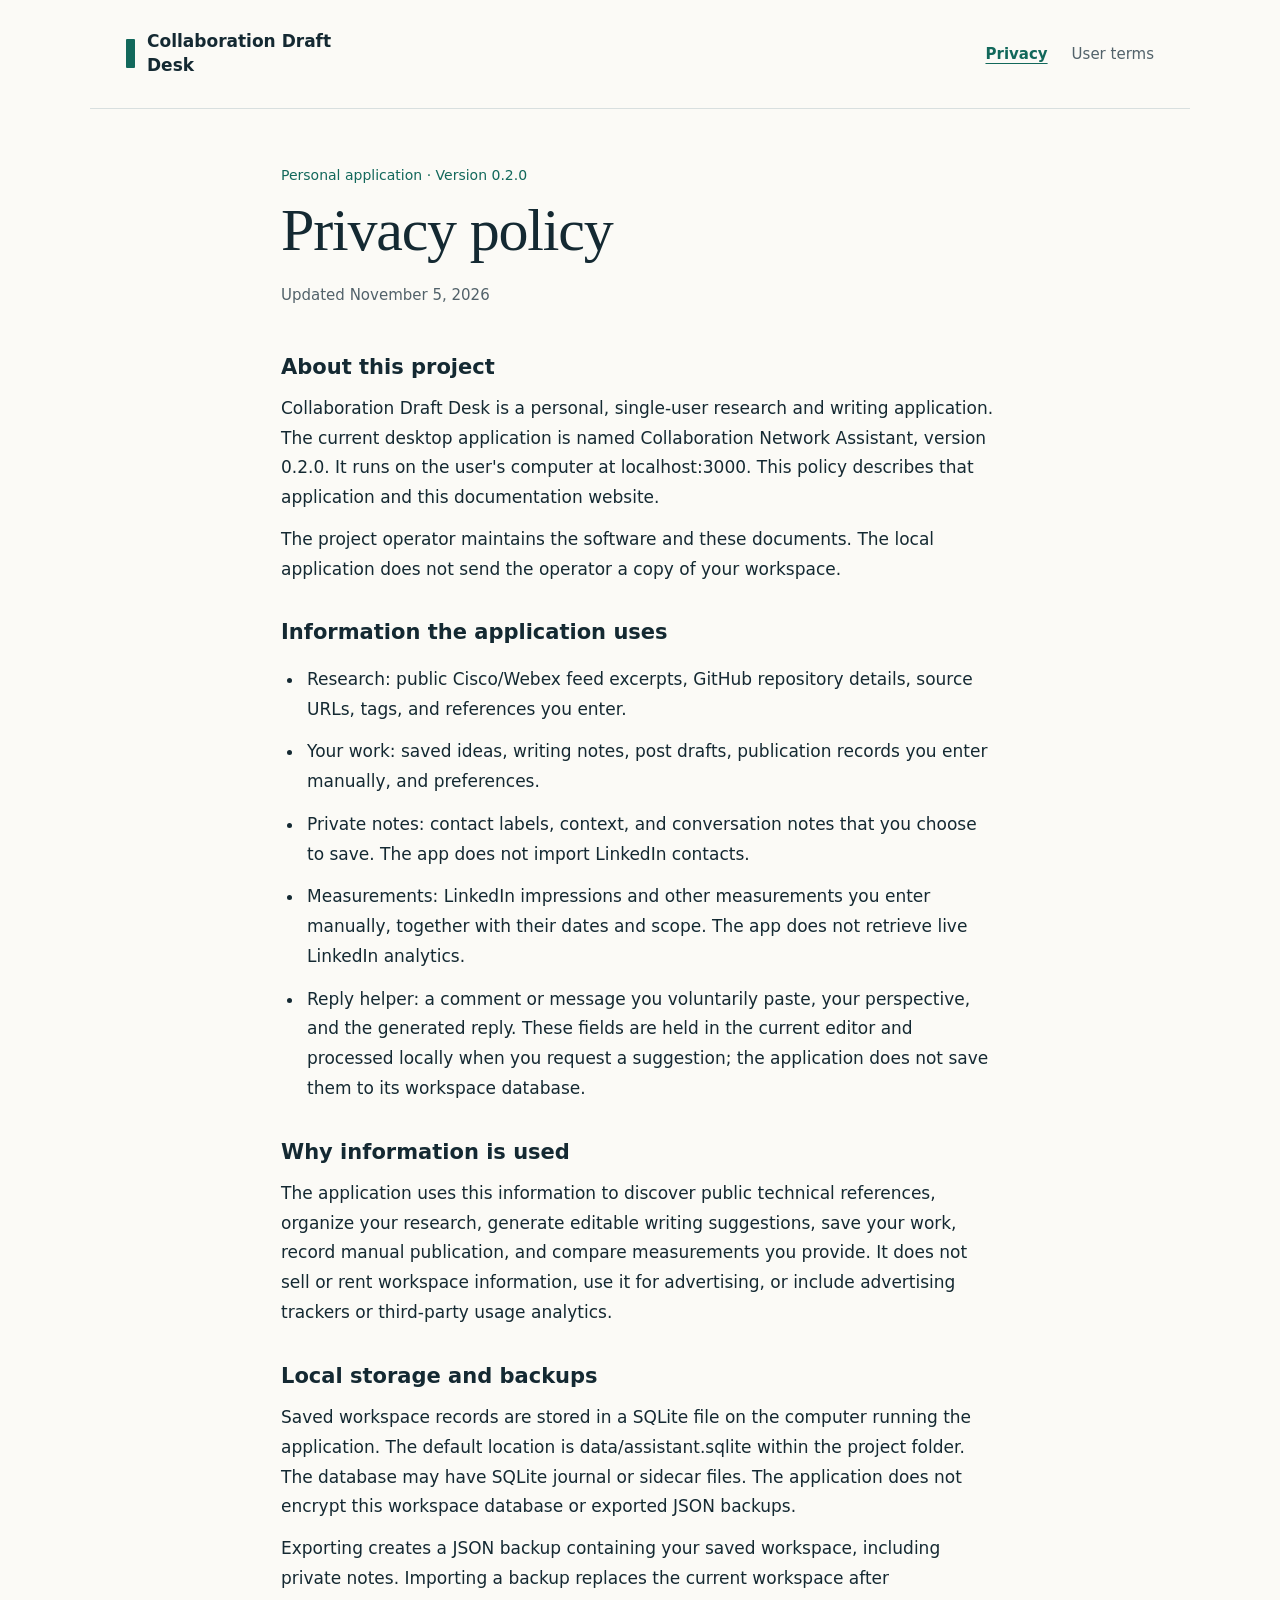
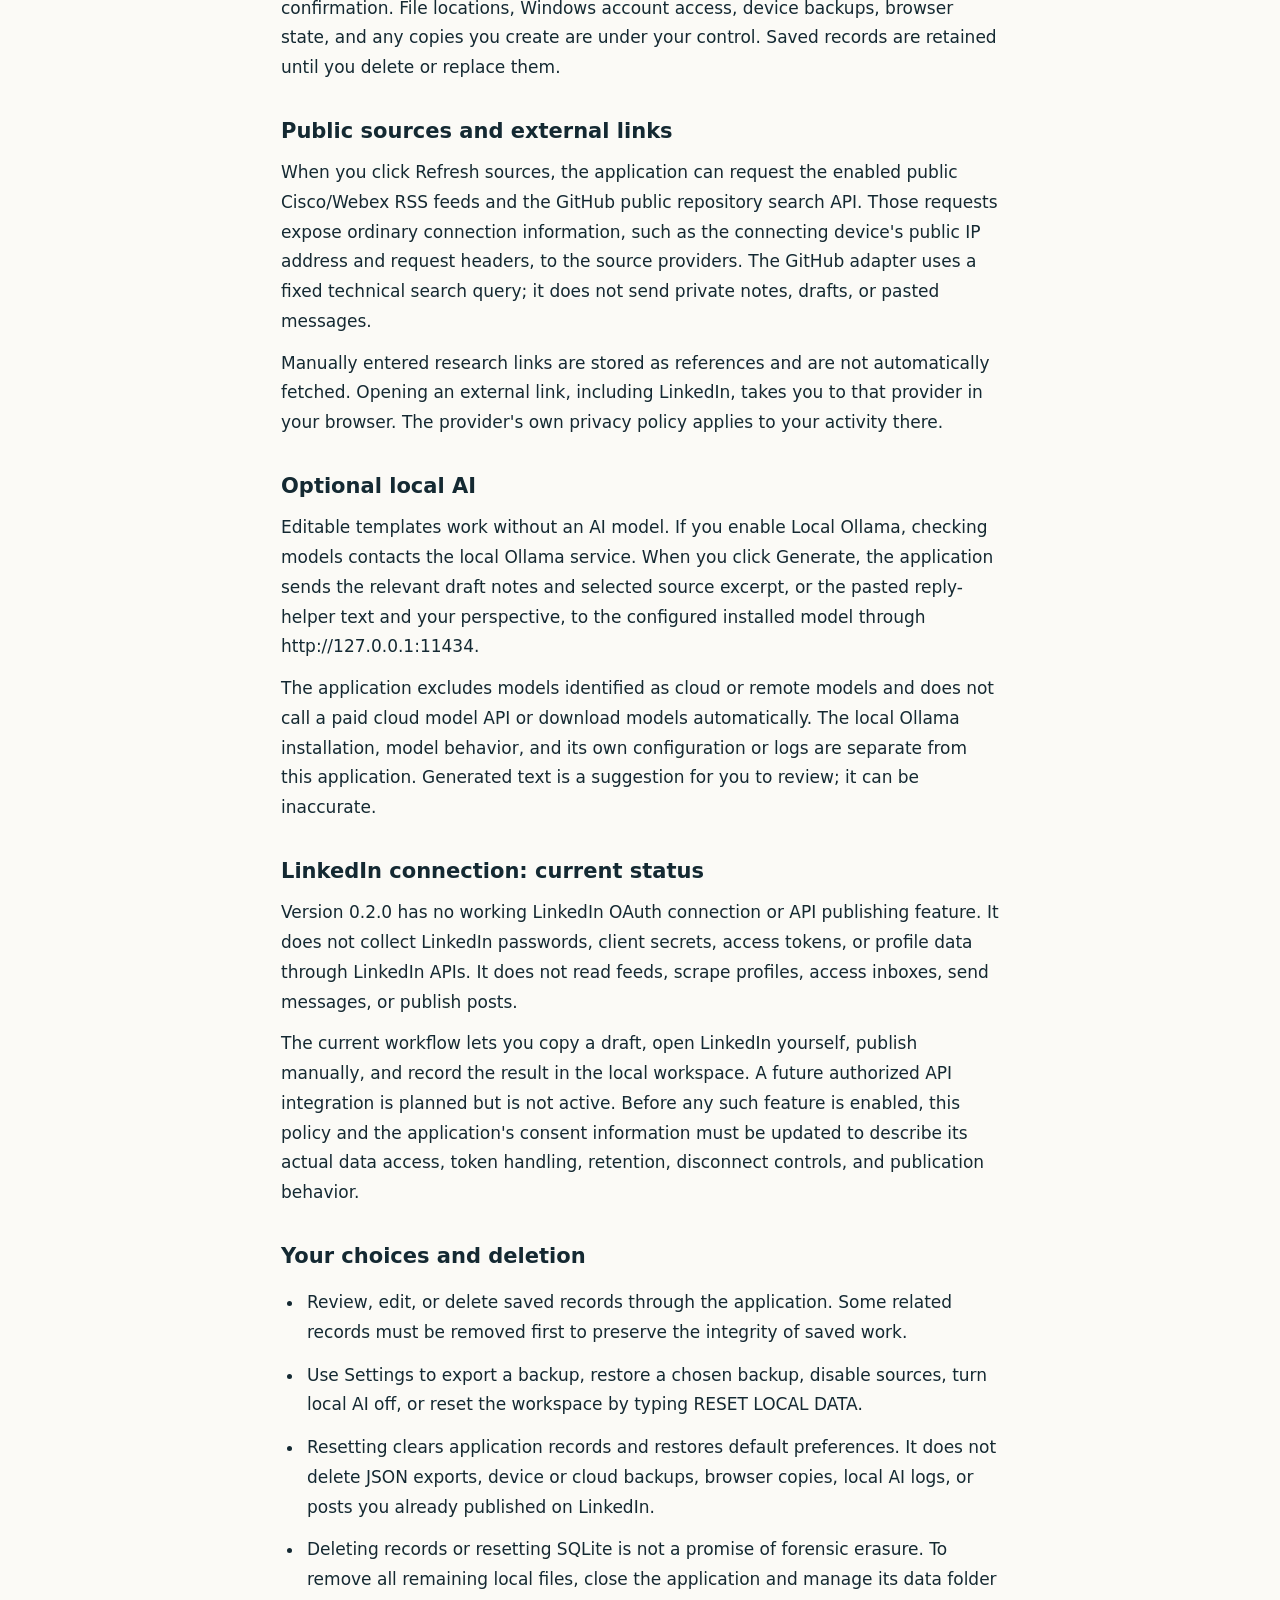
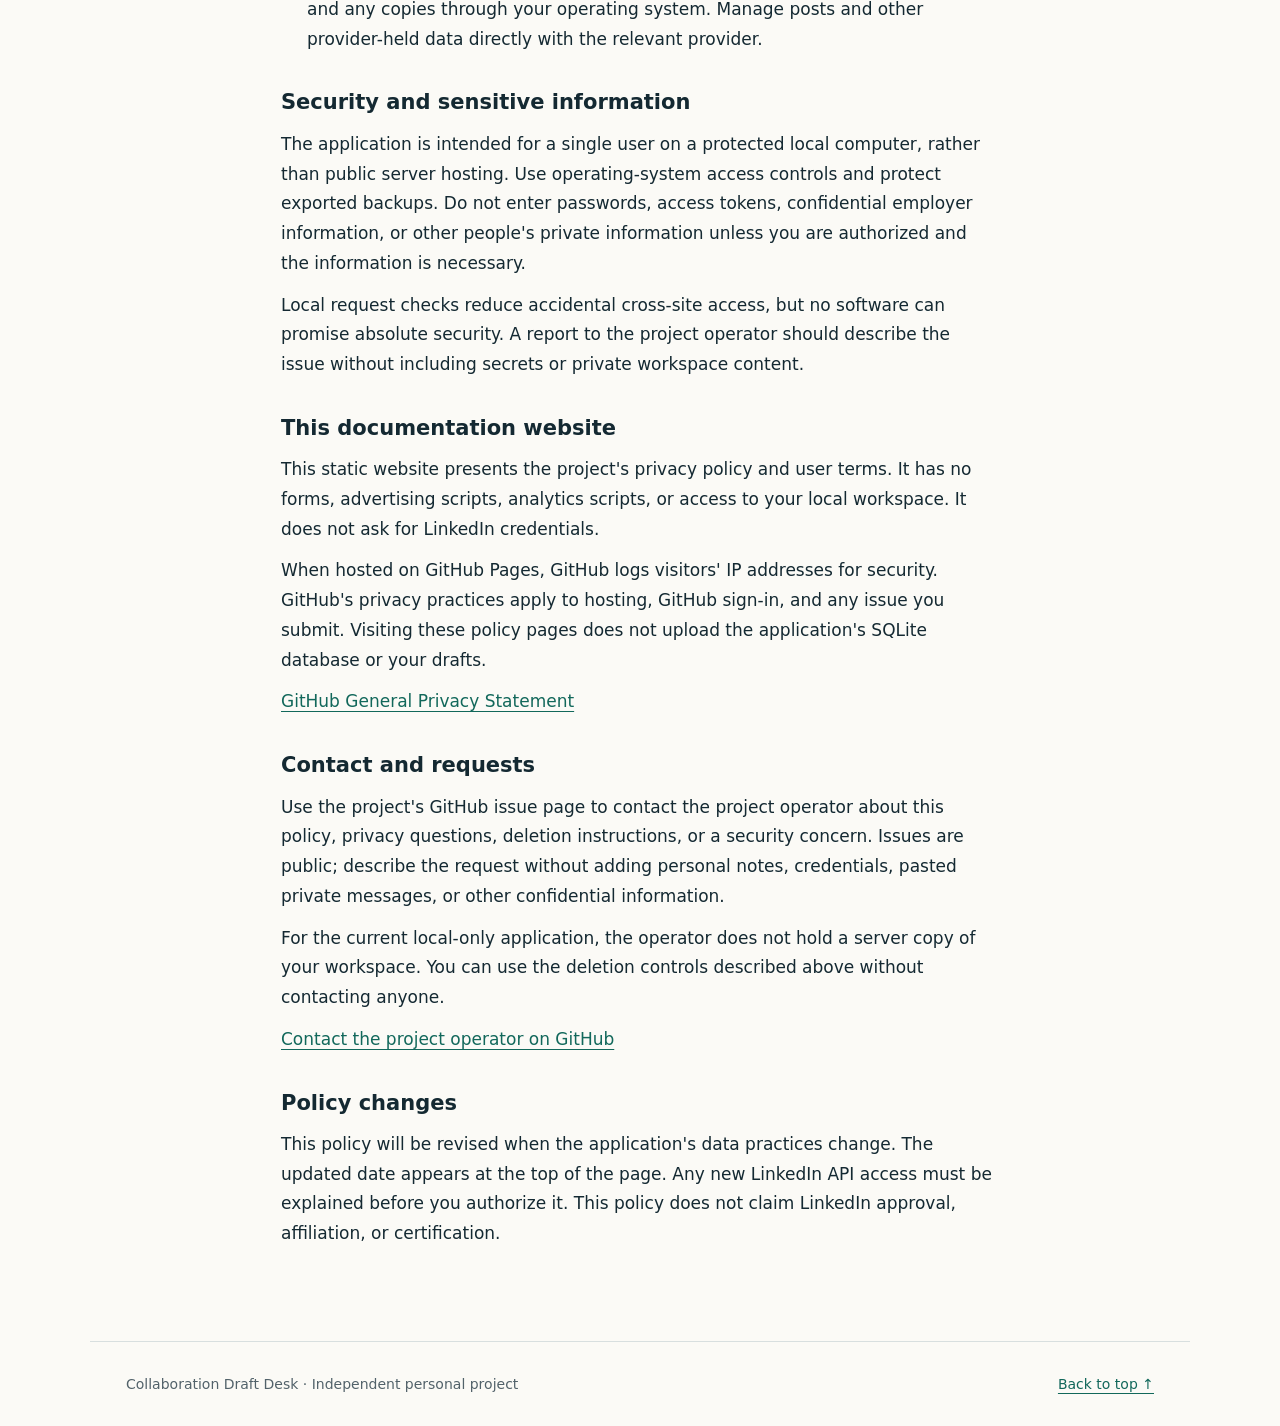
==== index.html @ 410a64f9 "Publish privacy policy and user terms" ====
<!doctype html>
<html lang="en"><head><meta charset="utf-8"><meta name="viewport" content="width=device-width,initial-scale=1"><meta name="description" content="Privacy policy for Collaboration Draft Desk, a local personal research and writing application."><meta name="robots" content="noindex,nofollow"><title>Privacy policy · Collaboration Draft Desk</title><link rel="stylesheet" href="styles.css"></head>
<body><a class="skip" href="#main">Skip to content</a>
<header><a class="brand" href="index.html"><span class="mark" aria-hidden="true"></span>Collaboration Draft Desk</a><nav aria-label="Documents"><a href="index.html" aria-current="page">Privacy</a><a href="terms.html">User terms</a></nav></header>
<main id="main"><div class="title"><p class="edition">Personal application · Version 0.2.0</p><h1>Privacy policy</h1><p class="updated">Updated <time datetime="2026-11-05">November 5, 2026</time></p></div>
<section aria-labelledby="section-1"><h2 id="section-1">About this project</h2><p>Collaboration Draft Desk is a personal, single-user research and writing application. The current desktop application is named Collaboration Network Assistant, version 0.2.0. It runs on the user&#39;s computer at localhost:3000. This policy describes that application and this documentation website.</p><p>The project operator maintains the software and these documents. The local application does not send the operator a copy of your workspace.</p></section>
<section aria-labelledby="section-2"><h2 id="section-2">Information the application uses</h2><ul><li>Research: public Cisco/Webex feed excerpts, GitHub repository details, source URLs, tags, and references you enter.</li><li>Your work: saved ideas, writing notes, post drafts, publication records you enter manually, and preferences.</li><li>Private notes: contact labels, context, and conversation notes that you choose to save. The app does not import LinkedIn contacts.</li><li>Measurements: LinkedIn impressions and other measurements you enter manually, together with their dates and scope. The app does not retrieve live LinkedIn analytics.</li><li>Reply helper: a comment or message you voluntarily paste, your perspective, and the generated reply. These fields are held in the current editor and processed locally when you request a suggestion; the application does not save them to its workspace database.</li></ul></section>
<section aria-labelledby="section-3"><h2 id="section-3">Why information is used</h2><p>The application uses this information to discover public technical references, organize your research, generate editable writing suggestions, save your work, record manual publication, and compare measurements you provide. It does not sell or rent workspace information, use it for advertising, or include advertising trackers or third-party usage analytics.</p></section>
<section aria-labelledby="section-4"><h2 id="section-4">Local storage and backups</h2><p>Saved workspace records are stored in a SQLite file on the computer running the application. The default location is data/assistant.sqlite within the project folder. The database may have SQLite journal or sidecar files. The application does not encrypt this workspace database or exported JSON backups.</p><p>Exporting creates a JSON backup containing your saved workspace, including private notes. Importing a backup replaces the current workspace after confirmation. File locations, Windows account access, device backups, browser state, and any copies you create are under your control. Saved records are retained until you delete or replace them.</p></section>
<section aria-labelledby="section-5"><h2 id="section-5">Public sources and external links</h2><p>When you click Refresh sources, the application can request the enabled public Cisco/Webex RSS feeds and the GitHub public repository search API. Those requests expose ordinary connection information, such as the connecting device&#39;s public IP address and request headers, to the source providers. The GitHub adapter uses a fixed technical search query; it does not send private notes, drafts, or pasted messages.</p><p>Manually entered research links are stored as references and are not automatically fetched. Opening an external link, including LinkedIn, takes you to that provider in your browser. The provider&#39;s own privacy policy applies to your activity there.</p></section>
<section aria-labelledby="section-6"><h2 id="section-6">Optional local AI</h2><p>Editable templates work without an AI model. If you enable Local Ollama, checking models contacts the local Ollama service. When you click Generate, the application sends the relevant draft notes and selected source excerpt, or the pasted reply-helper text and your perspective, to the configured installed model through http://127.0.0.1:11434.</p><p>The application excludes models identified as cloud or remote models and does not call a paid cloud model API or download models automatically. The local Ollama installation, model behavior, and its own configuration or logs are separate from this application. Generated text is a suggestion for you to review; it can be inaccurate.</p></section>
<section aria-labelledby="section-7"><h2 id="section-7">LinkedIn connection: current status</h2><p>Version 0.2.0 has no working LinkedIn OAuth connection or API publishing feature. It does not collect LinkedIn passwords, client secrets, access tokens, or profile data through LinkedIn APIs. It does not read feeds, scrape profiles, access inboxes, send messages, or publish posts.</p><p>The current workflow lets you copy a draft, open LinkedIn yourself, publish manually, and record the result in the local workspace. A future authorized API integration is planned but is not active. Before any such feature is enabled, this policy and the application&#39;s consent information must be updated to describe its actual data access, token handling, retention, disconnect controls, and publication behavior.</p></section>
<section aria-labelledby="section-8"><h2 id="section-8">Your choices and deletion</h2><ul><li>Review, edit, or delete saved records through the application. Some related records must be removed first to preserve the integrity of saved work.</li><li>Use Settings to export a backup, restore a chosen backup, disable sources, turn local AI off, or reset the workspace by typing RESET LOCAL DATA.</li><li>Resetting clears application records and restores default preferences. It does not delete JSON exports, device or cloud backups, browser copies, local AI logs, or posts you already published on LinkedIn.</li><li>Deleting records or resetting SQLite is not a promise of forensic erasure. To remove all remaining local files, close the application and manage its data folder and any copies through your operating system. Manage posts and other provider-held data directly with the relevant provider.</li></ul></section>
<section aria-labelledby="section-9"><h2 id="section-9">Security and sensitive information</h2><p>The application is intended for a single user on a protected local computer, rather than public server hosting. Use operating-system access controls and protect exported backups. Do not enter passwords, access tokens, confidential employer information, or other people&#39;s private information unless you are authorized and the information is necessary.</p><p>Local request checks reduce accidental cross-site access, but no software can promise absolute security. A report to the project operator should describe the issue without including secrets or private workspace content.</p></section>
<section aria-labelledby="section-10"><h2 id="section-10">This documentation website</h2><p>This static website presents the project&#39;s privacy policy and user terms. It has no forms, advertising scripts, analytics scripts, or access to your local workspace. It does not ask for LinkedIn credentials.</p><p>When hosted on GitHub Pages, GitHub logs visitors&#39; IP addresses for security. GitHub&#39;s privacy practices apply to hosting, GitHub sign-in, and any issue you submit. Visiting these policy pages does not upload the application&#39;s SQLite database or your drafts.</p><p><a href="https://docs.github.com/en/site-policy/privacy-policies/github-general-privacy-statement" rel="noreferrer">GitHub General Privacy Statement</a></p></section>
<section aria-labelledby="section-11"><h2 id="section-11">Contact and requests</h2><p>Use the project&#39;s GitHub issue page to contact the project operator about this policy, privacy questions, deletion instructions, or a security concern. Issues are public; describe the request without adding personal notes, credentials, pasted private messages, or other confidential information.</p><p>For the current local-only application, the operator does not hold a server copy of your workspace. You can use the deletion controls described above without contacting anyone.</p><p><a href="https://github.com/dev-1225/collaboration-draft-desk-policy/issues" rel="noreferrer">Contact the project operator on GitHub</a></p></section>
<section aria-labelledby="section-12"><h2 id="section-12">Policy changes</h2><p>This policy will be revised when the application&#39;s data practices change. The updated date appears at the top of the page. Any new LinkedIn API access must be explained before you authorize it. This policy does not claim LinkedIn approval, affiliation, or certification.</p></section>
</main><footer><p>Collaboration Draft Desk · Independent personal project</p><a href="#main">Back to top ↑</a></footer></body></html>
---- styles.css ----
:root{color-scheme:light;--paper:#fbfaf6;--ink:#142932;--muted:#52626a;--line:#d8dfdf;--accent:#12685b;--soft:#e9f3ef}*{box-sizing:border-box}html{scroll-padding-top:24px}body{margin:0;background:var(--paper);color:var(--ink);font-family:"Segoe UI",system-ui,sans-serif;font-size:17px;line-height:1.75}a{color:var(--accent);text-underline-offset:4px;text-decoration-thickness:1px}a:hover{text-decoration-thickness:2px}a:focus-visible{outline:3px solid var(--accent);outline-offset:5px;border-radius:2px}.skip{position:absolute;left:12px;top:-100px;background:var(--paper);padding:10px;z-index:5}.skip:focus{top:8px}.review{padding:10px 24px;background:var(--soft);border-bottom:1px solid var(--line);text-align:center;font-size:14px;color:#274c43}header,footer{max-width:1100px;margin:auto;padding:30px 36px;display:flex;align-items:center;justify-content:space-between;gap:24px}header{border-bottom:1px solid var(--line)}.brand{display:flex;align-items:center;gap:12px;text-decoration:none;color:var(--ink);font-size:17px;font-weight:650;line-height:1.4}.mark{display:block;flex:0 0 9px;height:29px;background:var(--accent);border-radius:1px}nav{display:flex;gap:24px;white-space:nowrap;font-size:15px}nav a{color:var(--muted);text-decoration:none}nav [aria-current]{color:var(--accent);text-decoration:underline;font-weight:650}main{max-width:790px;padding:54px 36px 80px;margin:auto}.title{margin-bottom:44px}.edition{font-size:14px;color:var(--accent);margin:0 0 10px}h1{font-family:Georgia,"Times New Roman",serif;font-weight:500;font-size:clamp(38px,6vw,60px);line-height:1.12;letter-spacing:-1.2px;margin:0 0 18px}.updated{color:var(--muted);font-size:15px}section{margin-top:34px}h2{font-size:21px;line-height:1.4;font-weight:650;margin:0 0 12px}p{margin:12px 0}ul{padding-left:23px}li{margin:13px 0;padding-left:3px}footer{border-top:1px solid var(--line);font-size:14px;color:var(--muted)}footer p{margin:0}.pending{color:var(--muted);font-size:14px}@media(max-width:600px){body{font-size:16px}header{align-items:flex-start;flex-direction:column;padding:24px;gap:18px}main{padding:36px 24px 50px}nav{gap:22px}footer{padding:24px;flex-direction:column;align-items:flex-start;gap:10px}.review{text-align:left;padding:12px 24px}.title{margin-bottom:32px}section{margin-top:28px}}@media(prefers-reduced-motion:reduce){html{scroll-behavior:auto}}@media print{.review,nav,.skip,footer a{display:none}body{background:white;color:black;font-size:11pt}header,main,footer{max-width:none;padding:12px 0}a{color:inherit}h2{break-after:avoid}section{break-inside:auto}}
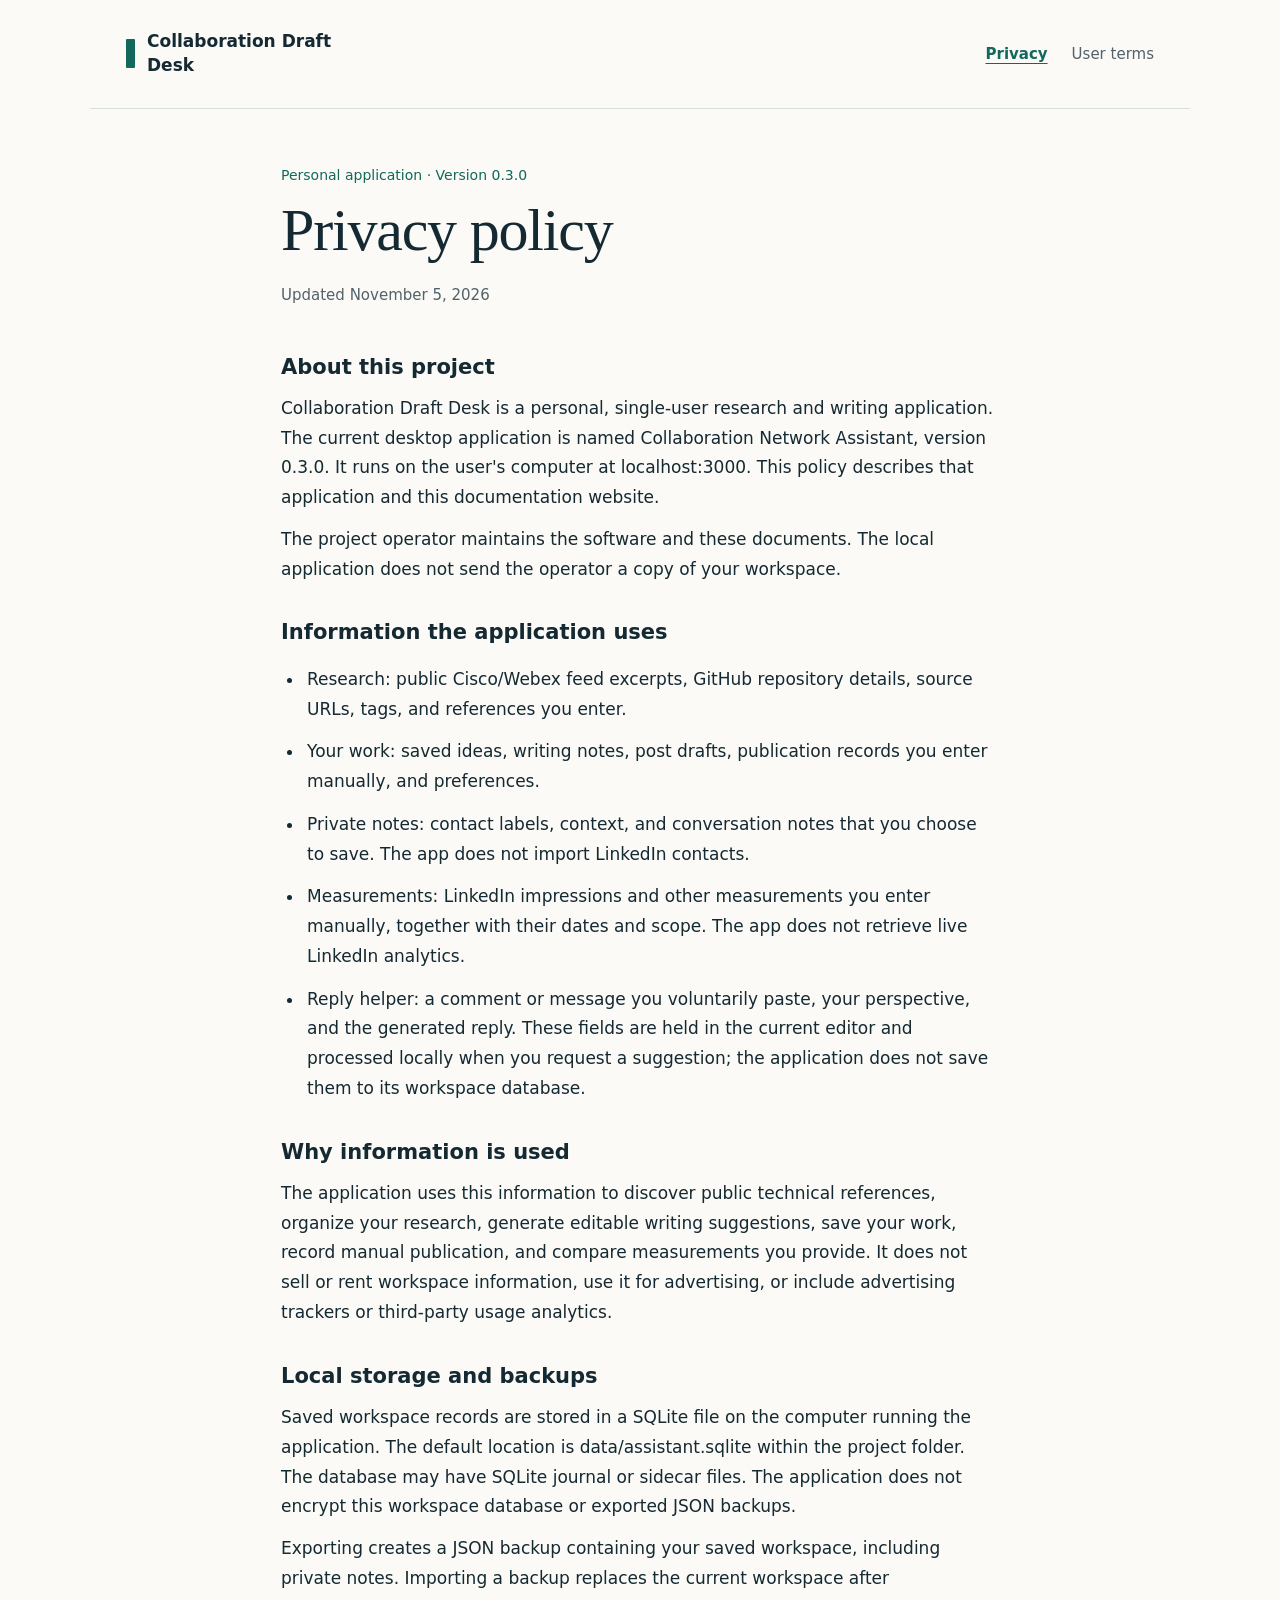
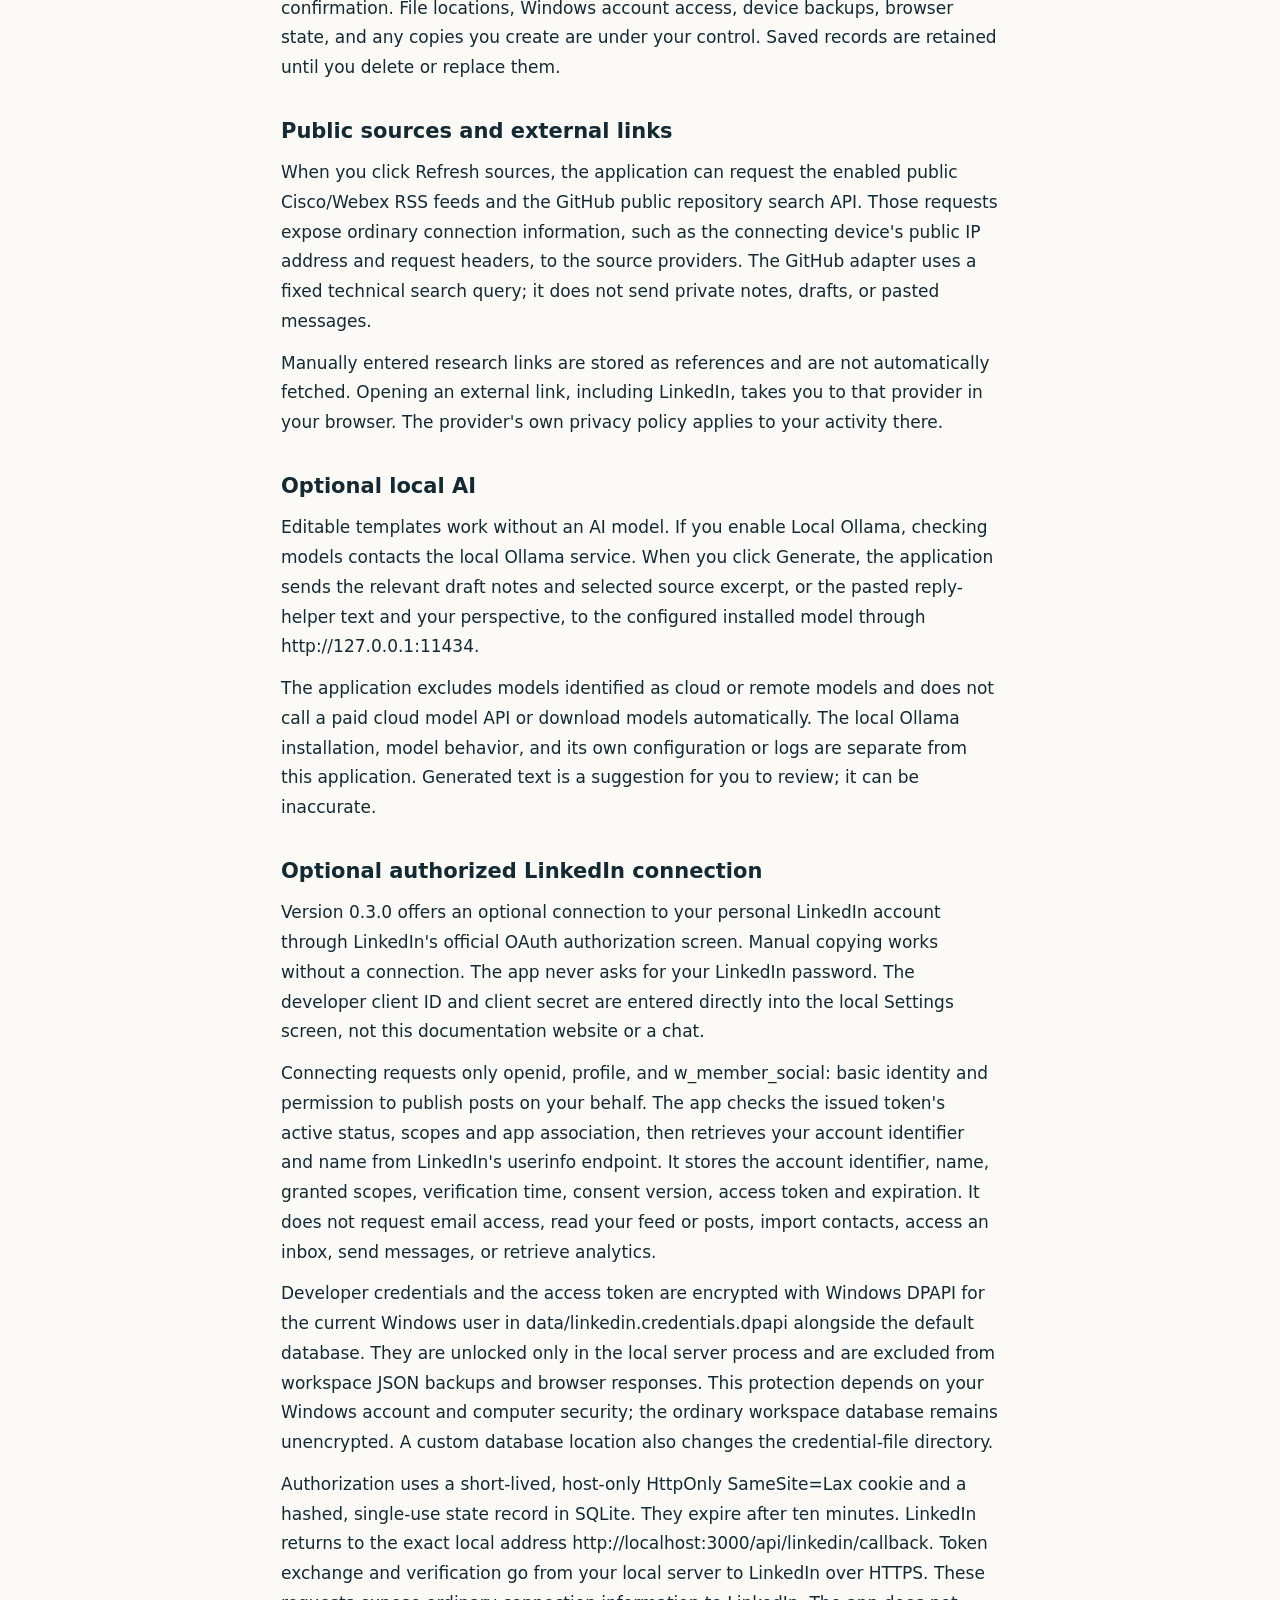
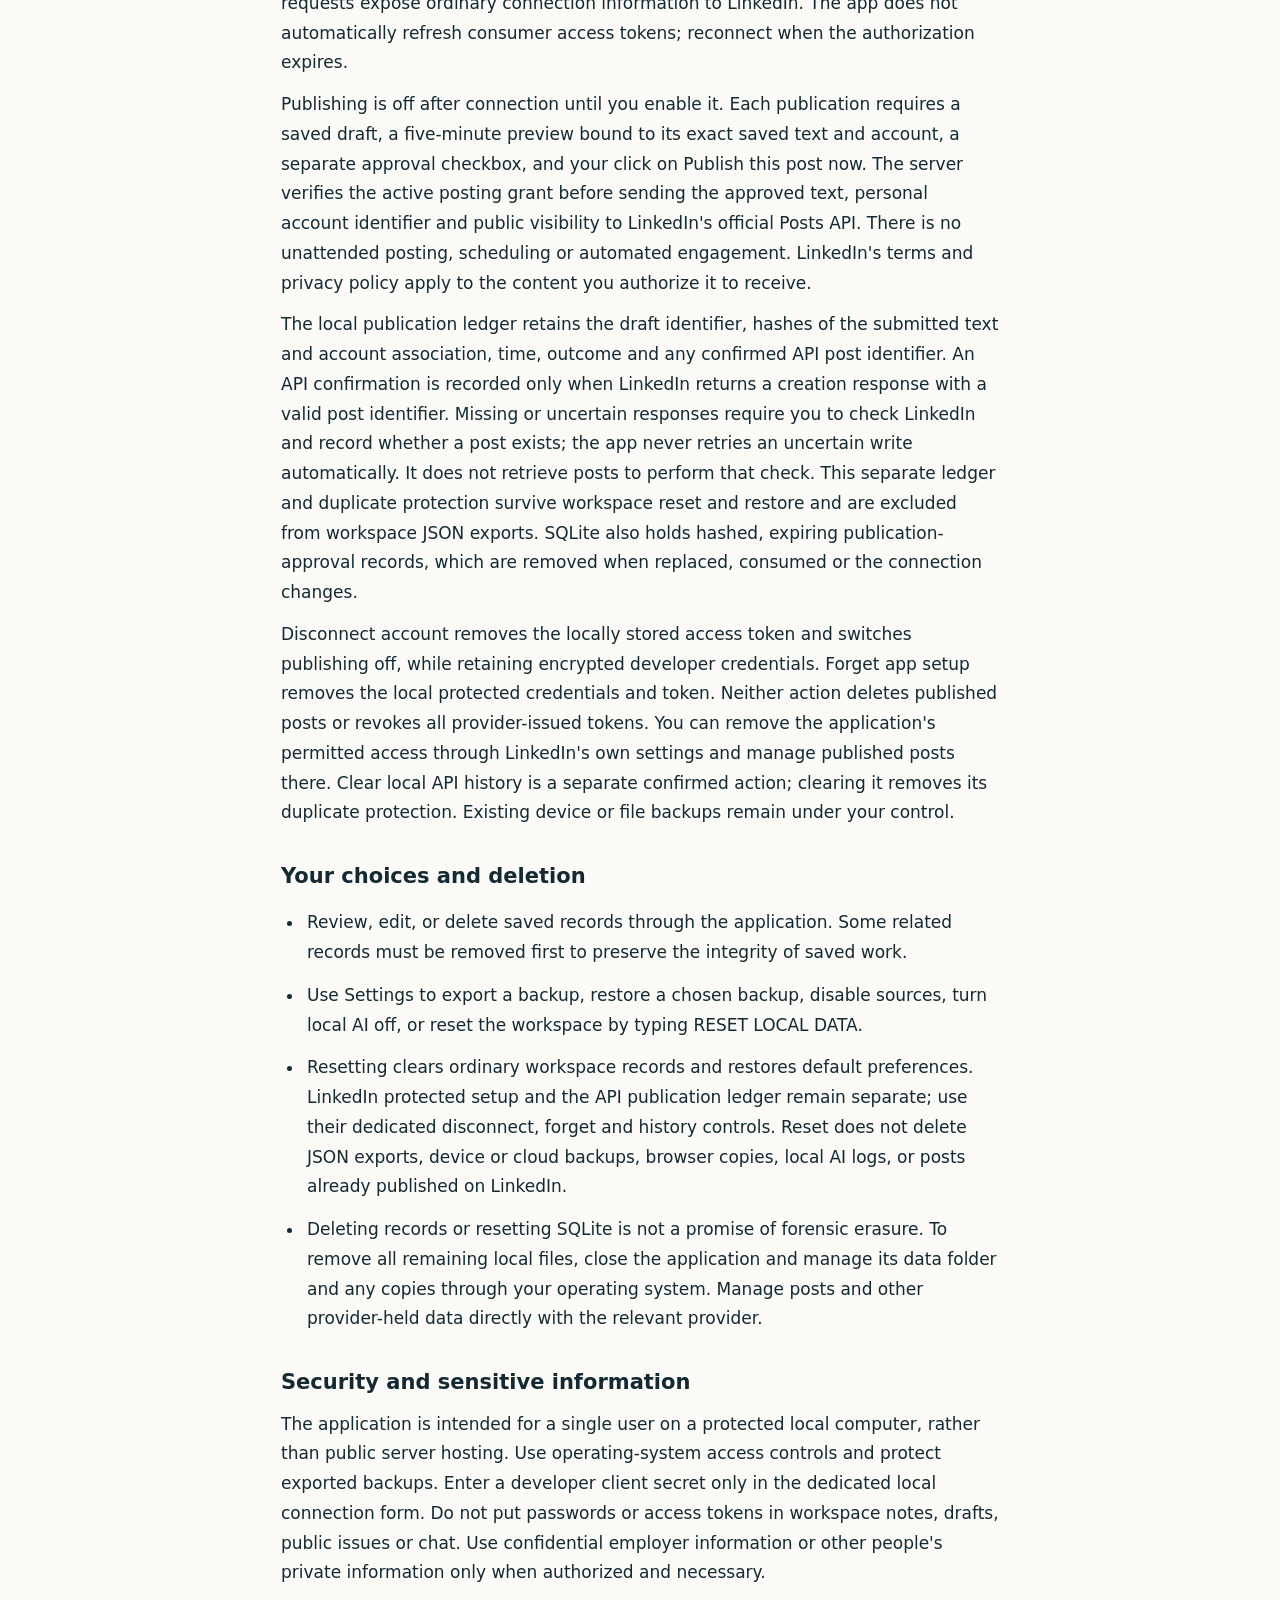
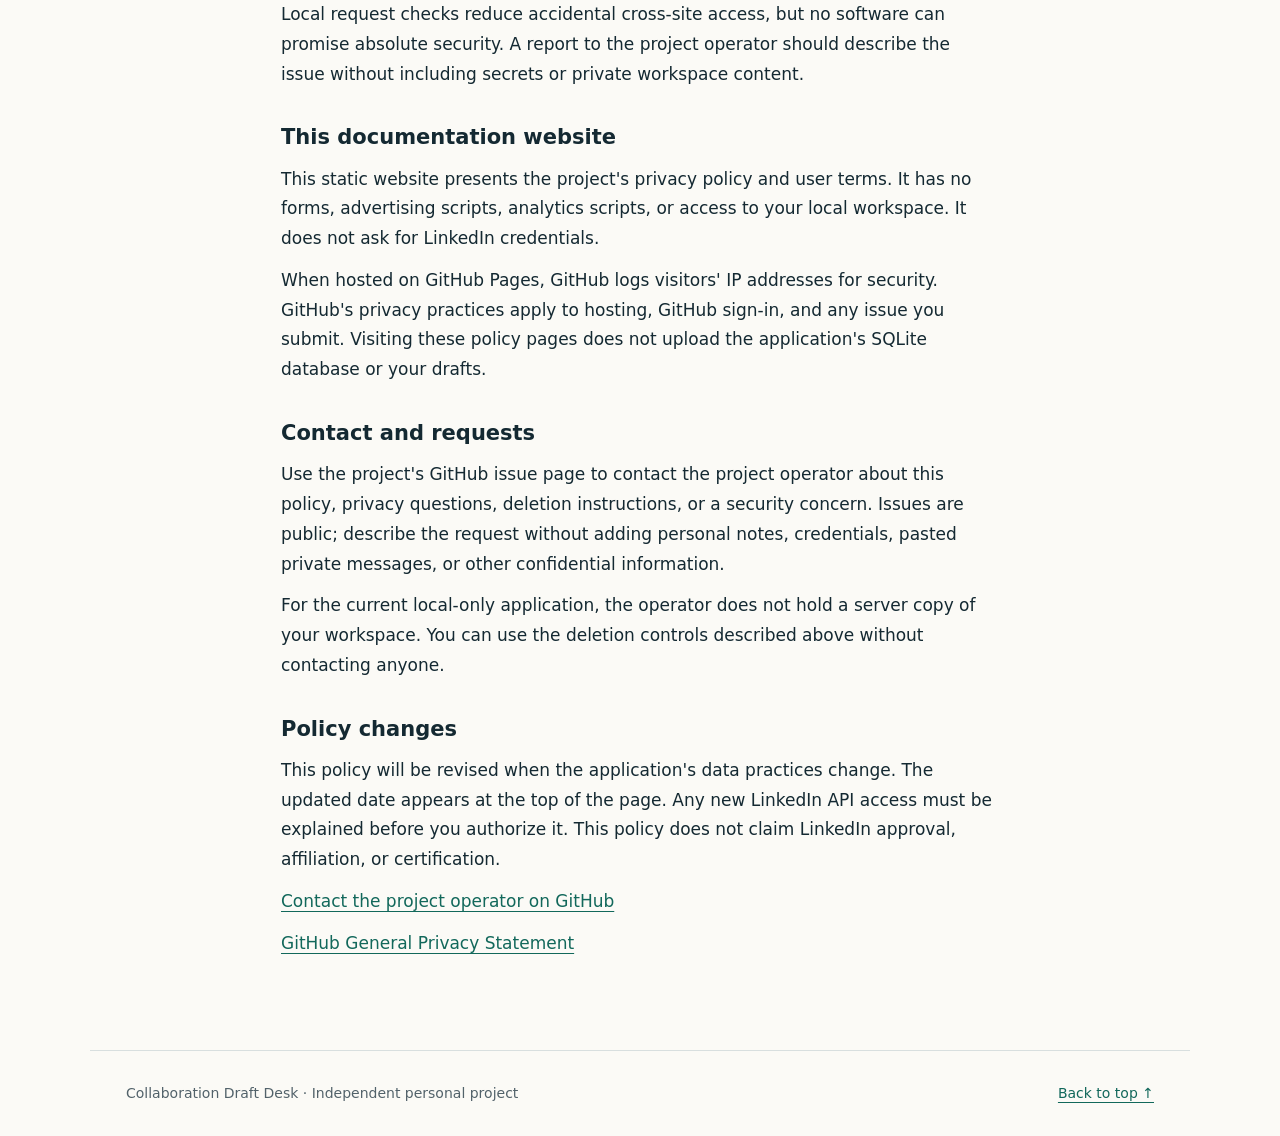
==== commit b627d021: "Describe optional authorized OAuth and per-post publication in v0.3" ====
--- a/index.html
+++ b/index.html
@@ -2,17 +2,17 @@
 <html lang="en"><head><meta charset="utf-8"><meta name="viewport" content="width=device-width,initial-scale=1"><meta name="description" content="Privacy policy for Collaboration Draft Desk, a local personal research and writing application."><meta name="robots" content="noindex,nofollow"><title>Privacy policy · Collaboration Draft Desk</title><link rel="stylesheet" href="styles.css"></head>
 <body><a class="skip" href="#main">Skip to content</a>
 <header><a class="brand" href="index.html"><span class="mark" aria-hidden="true"></span>Collaboration Draft Desk</a><nav aria-label="Documents"><a href="index.html" aria-current="page">Privacy</a><a href="terms.html">User terms</a></nav></header>
-<main id="main"><div class="title"><p class="edition">Personal application · Version 0.2.0</p><h1>Privacy policy</h1><p class="updated">Updated <time datetime="2026-11-05">November 5, 2026</time></p></div>
-<section aria-labelledby="section-1"><h2 id="section-1">About this project</h2><p>Collaboration Draft Desk is a personal, single-user research and writing application. The current desktop application is named Collaboration Network Assistant, version 0.2.0. It runs on the user&#39;s computer at localhost:3000. This policy describes that application and this documentation website.</p><p>The project operator maintains the software and these documents. The local application does not send the operator a copy of your workspace.</p></section>
+<main id="main"><div class="title"><p class="edition">Personal application · Version 0.3.0</p><h1>Privacy policy</h1><p class="updated">Updated <time datetime="2026-11-05">November 5, 2026</time></p></div>
+<section aria-labelledby="section-1"><h2 id="section-1">About this project</h2><p>Collaboration Draft Desk is a personal, single-user research and writing application. The current desktop application is named Collaboration Network Assistant, version 0.3.0. It runs on the user&#39;s computer at localhost:3000. This policy describes that application and this documentation website.</p><p>The project operator maintains the software and these documents. The local application does not send the operator a copy of your workspace.</p></section>
 <section aria-labelledby="section-2"><h2 id="section-2">Information the application uses</h2><ul><li>Research: public Cisco/Webex feed excerpts, GitHub repository details, source URLs, tags, and references you enter.</li><li>Your work: saved ideas, writing notes, post drafts, publication records you enter manually, and preferences.</li><li>Private notes: contact labels, context, and conversation notes that you choose to save. The app does not import LinkedIn contacts.</li><li>Measurements: LinkedIn impressions and other measurements you enter manually, together with their dates and scope. The app does not retrieve live LinkedIn analytics.</li><li>Reply helper: a comment or message you voluntarily paste, your perspective, and the generated reply. These fields are held in the current editor and processed locally when you request a suggestion; the application does not save them to its workspace database.</li></ul></section>
 <section aria-labelledby="section-3"><h2 id="section-3">Why information is used</h2><p>The application uses this information to discover public technical references, organize your research, generate editable writing suggestions, save your work, record manual publication, and compare measurements you provide. It does not sell or rent workspace information, use it for advertising, or include advertising trackers or third-party usage analytics.</p></section>
 <section aria-labelledby="section-4"><h2 id="section-4">Local storage and backups</h2><p>Saved workspace records are stored in a SQLite file on the computer running the application. The default location is data/assistant.sqlite within the project folder. The database may have SQLite journal or sidecar files. The application does not encrypt this workspace database or exported JSON backups.</p><p>Exporting creates a JSON backup containing your saved workspace, including private notes. Importing a backup replaces the current workspace after confirmation. File locations, Windows account access, device backups, browser state, and any copies you create are under your control. Saved records are retained until you delete or replace them.</p></section>
 <section aria-labelledby="section-5"><h2 id="section-5">Public sources and external links</h2><p>When you click Refresh sources, the application can request the enabled public Cisco/Webex RSS feeds and the GitHub public repository search API. Those requests expose ordinary connection information, such as the connecting device&#39;s public IP address and request headers, to the source providers. The GitHub adapter uses a fixed technical search query; it does not send private notes, drafts, or pasted messages.</p><p>Manually entered research links are stored as references and are not automatically fetched. Opening an external link, including LinkedIn, takes you to that provider in your browser. The provider&#39;s own privacy policy applies to your activity there.</p></section>
 <section aria-labelledby="section-6"><h2 id="section-6">Optional local AI</h2><p>Editable templates work without an AI model. If you enable Local Ollama, checking models contacts the local Ollama service. When you click Generate, the application sends the relevant draft notes and selected source excerpt, or the pasted reply-helper text and your perspective, to the configured installed model through http://127.0.0.1:11434.</p><p>The application excludes models identified as cloud or remote models and does not call a paid cloud model API or download models automatically. The local Ollama installation, model behavior, and its own configuration or logs are separate from this application. Generated text is a suggestion for you to review; it can be inaccurate.</p></section>
-<section aria-labelledby="section-7"><h2 id="section-7">LinkedIn connection: current status</h2><p>Version 0.2.0 has no working LinkedIn OAuth connection or API publishing feature. It does not collect LinkedIn passwords, client secrets, access tokens, or profile data through LinkedIn APIs. It does not read feeds, scrape profiles, access inboxes, send messages, or publish posts.</p><p>The current workflow lets you copy a draft, open LinkedIn yourself, publish manually, and record the result in the local workspace. A future authorized API integration is planned but is not active. Before any such feature is enabled, this policy and the application&#39;s consent information must be updated to describe its actual data access, token handling, retention, disconnect controls, and publication behavior.</p></section>
-<section aria-labelledby="section-8"><h2 id="section-8">Your choices and deletion</h2><ul><li>Review, edit, or delete saved records through the application. Some related records must be removed first to preserve the integrity of saved work.</li><li>Use Settings to export a backup, restore a chosen backup, disable sources, turn local AI off, or reset the workspace by typing RESET LOCAL DATA.</li><li>Resetting clears application records and restores default preferences. It does not delete JSON exports, device or cloud backups, browser copies, local AI logs, or posts you already published on LinkedIn.</li><li>Deleting records or resetting SQLite is not a promise of forensic erasure. To remove all remaining local files, close the application and manage its data folder and any copies through your operating system. Manage posts and other provider-held data directly with the relevant provider.</li></ul></section>
-<section aria-labelledby="section-9"><h2 id="section-9">Security and sensitive information</h2><p>The application is intended for a single user on a protected local computer, rather than public server hosting. Use operating-system access controls and protect exported backups. Do not enter passwords, access tokens, confidential employer information, or other people&#39;s private information unless you are authorized and the information is necessary.</p><p>Local request checks reduce accidental cross-site access, but no software can promise absolute security. A report to the project operator should describe the issue without including secrets or private workspace content.</p></section>
-<section aria-labelledby="section-10"><h2 id="section-10">This documentation website</h2><p>This static website presents the project&#39;s privacy policy and user terms. It has no forms, advertising scripts, analytics scripts, or access to your local workspace. It does not ask for LinkedIn credentials.</p><p>When hosted on GitHub Pages, GitHub logs visitors&#39; IP addresses for security. GitHub&#39;s privacy practices apply to hosting, GitHub sign-in, and any issue you submit. Visiting these policy pages does not upload the application&#39;s SQLite database or your drafts.</p><p><a href="https://docs.github.com/en/site-policy/privacy-policies/github-general-privacy-statement" rel="noreferrer">GitHub General Privacy Statement</a></p></section>
-<section aria-labelledby="section-11"><h2 id="section-11">Contact and requests</h2><p>Use the project&#39;s GitHub issue page to contact the project operator about this policy, privacy questions, deletion instructions, or a security concern. Issues are public; describe the request without adding personal notes, credentials, pasted private messages, or other confidential information.</p><p>For the current local-only application, the operator does not hold a server copy of your workspace. You can use the deletion controls described above without contacting anyone.</p><p><a href="https://github.com/dev-1225/collaboration-draft-desk-policy/issues" rel="noreferrer">Contact the project operator on GitHub</a></p></section>
-<section aria-labelledby="section-12"><h2 id="section-12">Policy changes</h2><p>This policy will be revised when the application&#39;s data practices change. The updated date appears at the top of the page. Any new LinkedIn API access must be explained before you authorize it. This policy does not claim LinkedIn approval, affiliation, or certification.</p></section>
+<section aria-labelledby="section-7"><h2 id="section-7">Optional authorized LinkedIn connection</h2><p>Version 0.3.0 offers an optional connection to your personal LinkedIn account through LinkedIn&#39;s official OAuth authorization screen. Manual copying works without a connection. The app never asks for your LinkedIn password. The developer client ID and client secret are entered directly into the local Settings screen, not this documentation website or a chat.</p><p>Connecting requests only openid, profile, and w_member_social: basic identity and permission to publish posts on your behalf. The app checks the issued token&#39;s active status, scopes and app association, then retrieves your account identifier and name from LinkedIn&#39;s userinfo endpoint. It stores the account identifier, name, granted scopes, verification time, consent version, access token and expiration. It does not request email access, read your feed or posts, import contacts, access an inbox, send messages, or retrieve analytics.</p><p>Developer credentials and the access token are encrypted with Windows DPAPI for the current Windows user in data/linkedin.credentials.dpapi alongside the default database. They are unlocked only in the local server process and are excluded from workspace JSON backups and browser responses. This protection depends on your Windows account and computer security; the ordinary workspace database remains unencrypted. A custom database location also changes the credential-file directory.</p><p>Authorization uses a short-lived, host-only HttpOnly SameSite=Lax cookie and a hashed, single-use state record in SQLite. They expire after ten minutes. LinkedIn returns to the exact local address http://localhost:3000/api/linkedin/callback. Token exchange and verification go from your local server to LinkedIn over HTTPS. These requests expose ordinary connection information to LinkedIn. The app does not automatically refresh consumer access tokens; reconnect when the authorization expires.</p><p>Publishing is off after connection until you enable it. Each publication requires a saved draft, a five-minute preview bound to its exact saved text and account, a separate approval checkbox, and your click on Publish this post now. The server verifies the active posting grant before sending the approved text, personal account identifier and public visibility to LinkedIn&#39;s official Posts API. There is no unattended posting, scheduling or automated engagement. LinkedIn&#39;s terms and privacy policy apply to the content you authorize it to receive.</p><p>The local publication ledger retains the draft identifier, hashes of the submitted text and account association, time, outcome and any confirmed API post identifier. An API confirmation is recorded only when LinkedIn returns a creation response with a valid post identifier. Missing or uncertain responses require you to check LinkedIn and record whether a post exists; the app never retries an uncertain write automatically. It does not retrieve posts to perform that check. This separate ledger and duplicate protection survive workspace reset and restore and are excluded from workspace JSON exports. SQLite also holds hashed, expiring publication-approval records, which are removed when replaced, consumed or the connection changes.</p><p>Disconnect account removes the locally stored access token and switches publishing off, while retaining encrypted developer credentials. Forget app setup removes the local protected credentials and token. Neither action deletes published posts or revokes all provider-issued tokens. You can remove the application&#39;s permitted access through LinkedIn&#39;s own settings and manage published posts there. Clear local API history is a separate confirmed action; clearing it removes its duplicate protection. Existing device or file backups remain under your control.</p></section>
+<section aria-labelledby="section-8"><h2 id="section-8">Your choices and deletion</h2><ul><li>Review, edit, or delete saved records through the application. Some related records must be removed first to preserve the integrity of saved work.</li><li>Use Settings to export a backup, restore a chosen backup, disable sources, turn local AI off, or reset the workspace by typing RESET LOCAL DATA.</li><li>Resetting clears ordinary workspace records and restores default preferences. LinkedIn protected setup and the API publication ledger remain separate; use their dedicated disconnect, forget and history controls. Reset does not delete JSON exports, device or cloud backups, browser copies, local AI logs, or posts already published on LinkedIn.</li><li>Deleting records or resetting SQLite is not a promise of forensic erasure. To remove all remaining local files, close the application and manage its data folder and any copies through your operating system. Manage posts and other provider-held data directly with the relevant provider.</li></ul></section>
+<section aria-labelledby="section-9"><h2 id="section-9">Security and sensitive information</h2><p>The application is intended for a single user on a protected local computer, rather than public server hosting. Use operating-system access controls and protect exported backups. Enter a developer client secret only in the dedicated local connection form. Do not put passwords or access tokens in workspace notes, drafts, public issues or chat. Use confidential employer information or other people&#39;s private information only when authorized and necessary.</p><p>Local request checks reduce accidental cross-site access, but no software can promise absolute security. A report to the project operator should describe the issue without including secrets or private workspace content.</p></section>
+<section aria-labelledby="section-10"><h2 id="section-10">This documentation website</h2><p>This static website presents the project&#39;s privacy policy and user terms. It has no forms, advertising scripts, analytics scripts, or access to your local workspace. It does not ask for LinkedIn credentials.</p><p>When hosted on GitHub Pages, GitHub logs visitors&#39; IP addresses for security. GitHub&#39;s privacy practices apply to hosting, GitHub sign-in, and any issue you submit. Visiting these policy pages does not upload the application&#39;s SQLite database or your drafts.</p></section>
+<section aria-labelledby="section-11"><h2 id="section-11">Contact and requests</h2><p>Use the project&#39;s GitHub issue page to contact the project operator about this policy, privacy questions, deletion instructions, or a security concern. Issues are public; describe the request without adding personal notes, credentials, pasted private messages, or other confidential information.</p><p>For the current local-only application, the operator does not hold a server copy of your workspace. You can use the deletion controls described above without contacting anyone.</p></section>
+<section aria-labelledby="section-12"><h2 id="section-12">Policy changes</h2><p>This policy will be revised when the application&#39;s data practices change. The updated date appears at the top of the page. Any new LinkedIn API access must be explained before you authorize it. This policy does not claim LinkedIn approval, affiliation, or certification.</p><p><a href="https://github.com/dev-1225/collaboration-draft-desk-policy/issues" rel="noreferrer">Contact the project operator on GitHub</a></p><p><a href="https://docs.github.com/en/site-policy/privacy-policies/github-general-privacy-statement" rel="noreferrer">GitHub General Privacy Statement</a></p></section>
 </main><footer><p>Collaboration Draft Desk · Independent personal project</p><a href="#main">Back to top ↑</a></footer></body></html>
